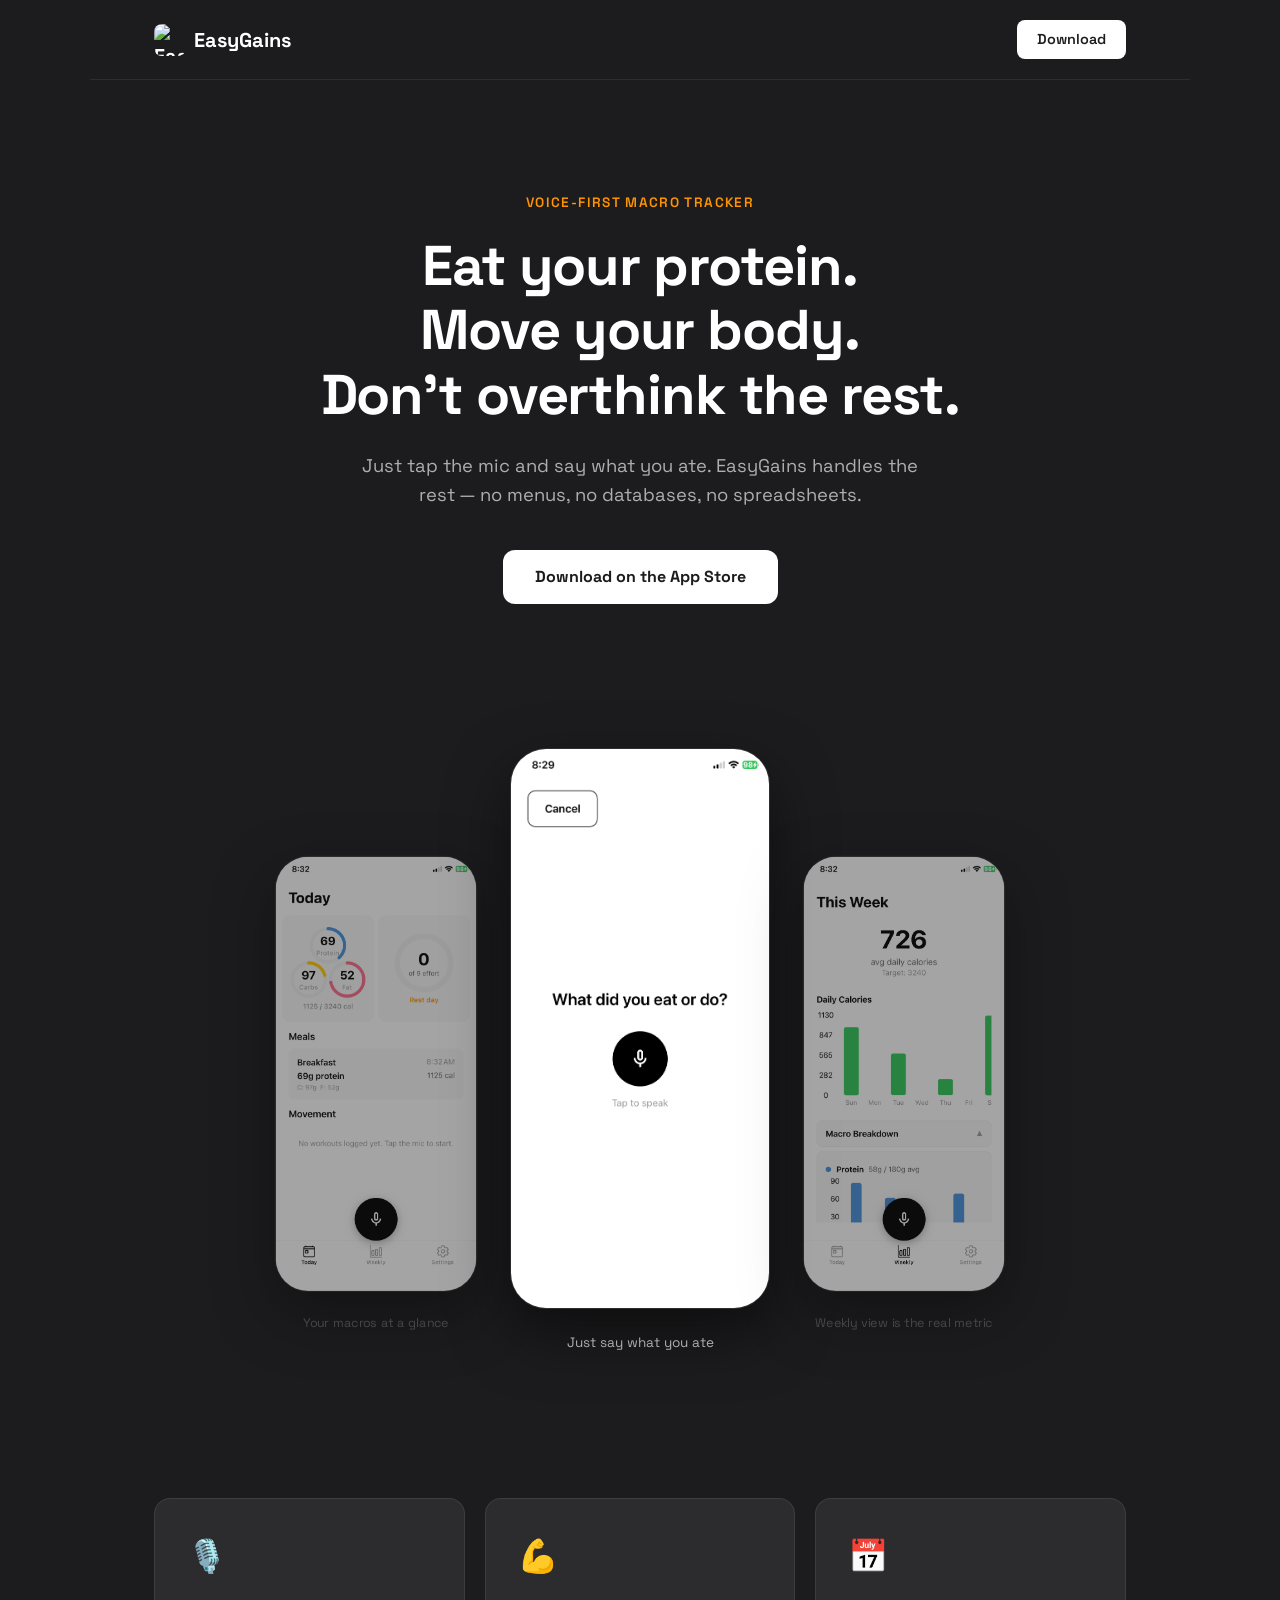
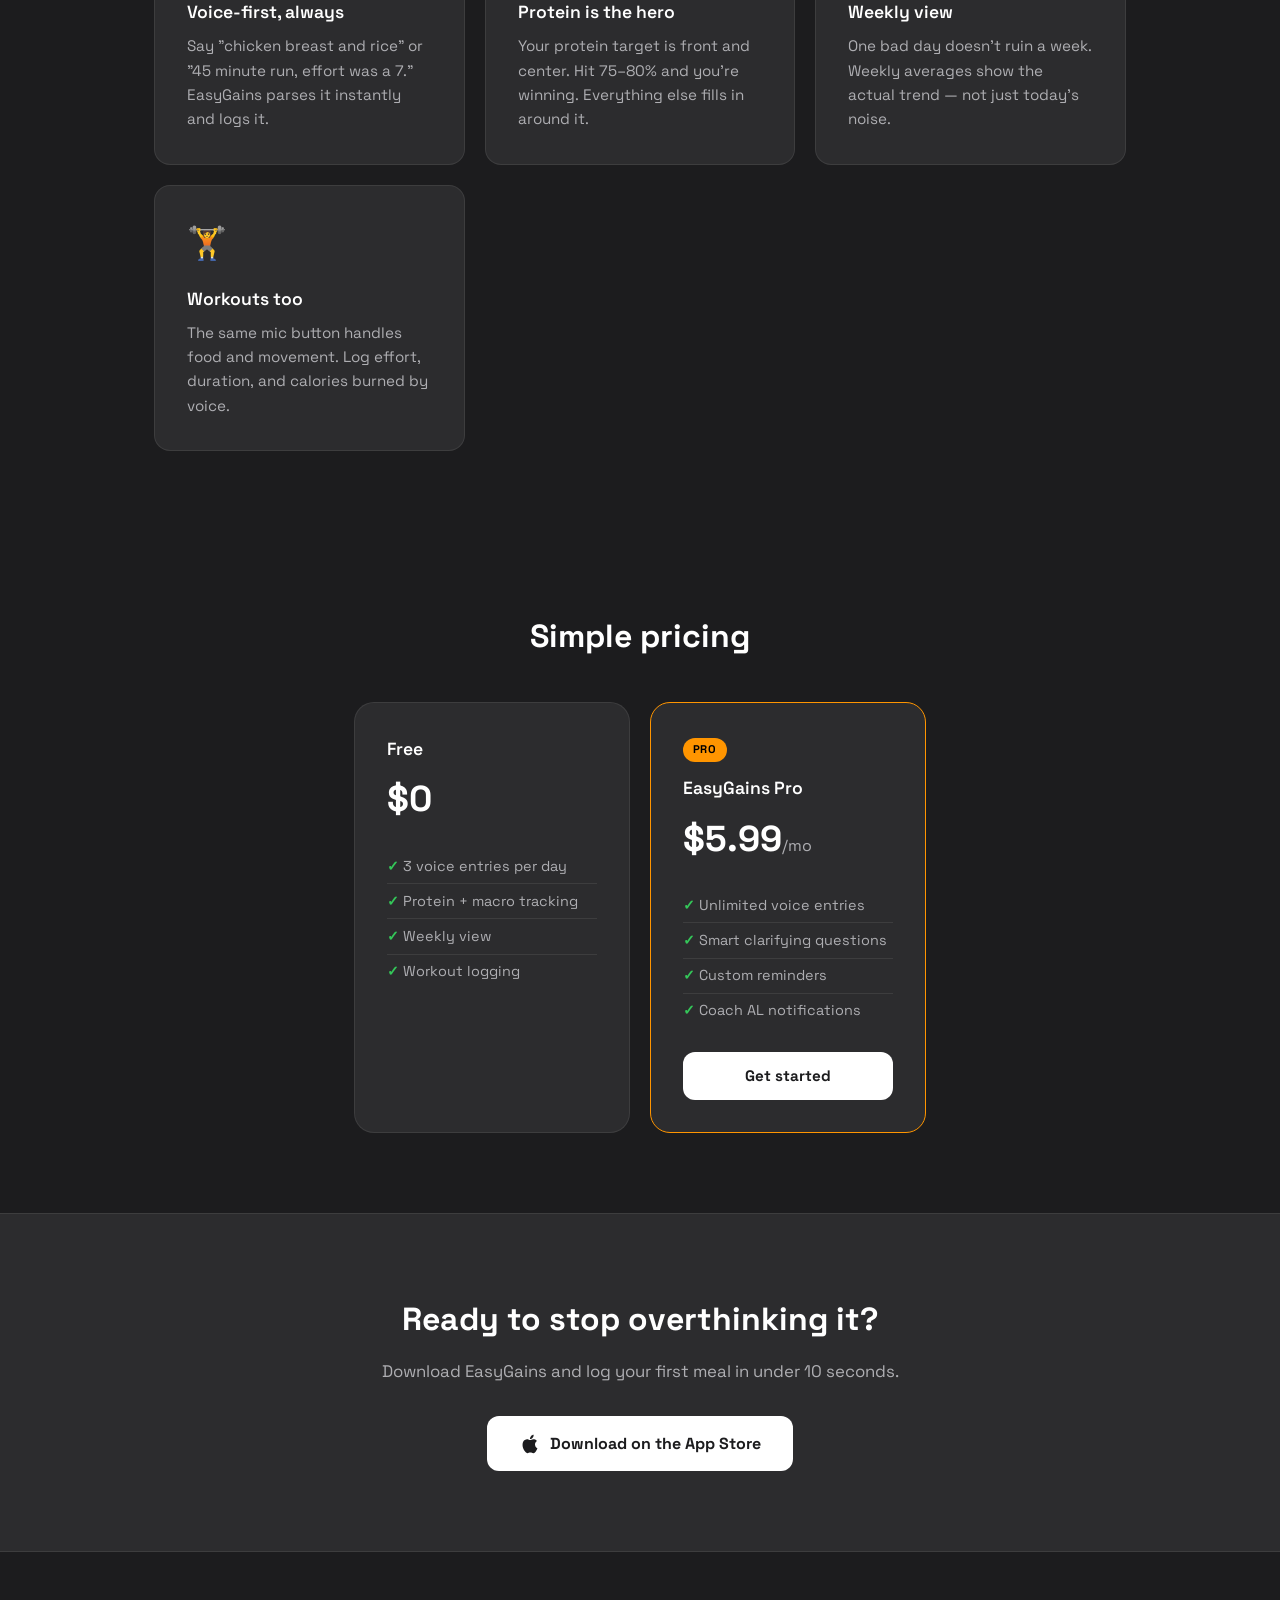
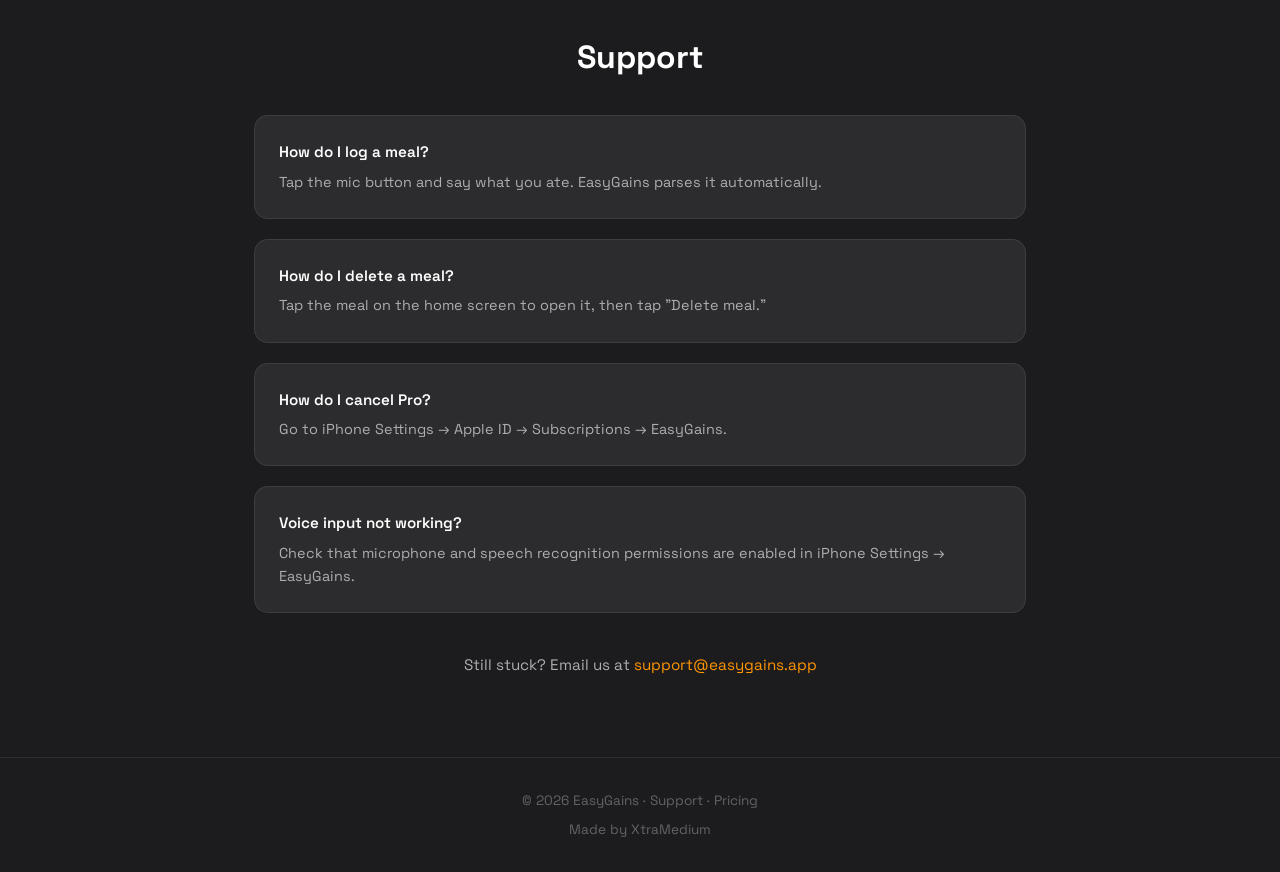
==== index.html @ 93b40262 "Initial EasyGains website" ====
<!DOCTYPE html>
<html lang="en">
<head>
    <meta charset="UTF-8">
    <meta name="viewport" content="width=device-width, initial-scale=1.0">
    <title>EasyGains — Voice-first macro tracker</title>
    <meta name="description" content="Track protein and macros by voice. Just say what you ate. No menus. No databases. Just results.">
    <link rel="icon" href="assets/favicon.png">
    <link rel="stylesheet" href="styles.css">
    <link rel="preconnect" href="https://fonts.googleapis.com">
    <link rel="preconnect" href="https://fonts.gstatic.com" crossorigin>
    <link href="https://fonts.googleapis.com/css2?family=Space+Grotesk:wght@400;500;600;700&display=swap" rel="stylesheet">
</head>
<body>

    <nav>
        <div class="logo">
            <img src="assets/icon.png" alt="EasyGains" class="logo-icon">
            EasyGains
        </div>
        <a href="#download" class="btn-nav">Download</a>
    </nav>

    <section class="hero">
        <p class="eyebrow">Voice-first macro tracker</p>
        <h1>Eat your protein.<br>Move your body.<br>Don't overthink the rest.</h1>
        <p class="subtitle">Just tap the mic and say what you ate. EasyGains handles the rest — no menus, no databases, no spreadsheets.</p>
        <a href="#download" class="btn-primary">Download on the App Store</a>
    </section>

    <section class="screenshots">
        <div class="phone-row">
            <div class="phone-wrap">
                <img src="assets/screenshots/home.png" alt="EasyGains home screen showing macro rings" class="phone-screen">
                <p class="screen-label">Your macros at a glance</p>
            </div>
            <div class="phone-wrap featured">
                <img src="assets/screenshots/voice.png" alt="Voice input screen" class="phone-screen">
                <p class="screen-label">Just say what you ate</p>
            </div>
            <div class="phone-wrap">
                <img src="assets/screenshots/weekly.png" alt="Weekly analytics view" class="phone-screen">
                <p class="screen-label">Weekly view is the real metric</p>
            </div>
        </div>
    </section>

    <section class="features">
        <div class="features-grid">
            <div class="feature-card">
                <span class="feature-icon">🎙️</span>
                <h3>Voice-first, always</h3>
                <p>Say "chicken breast and rice" or "45 minute run, effort was a 7." EasyGains parses it instantly and logs it.</p>
            </div>
            <div class="feature-card">
                <span class="feature-icon">💪</span>
                <h3>Protein is the hero</h3>
                <p>Your protein target is front and center. Hit 75–80% and you're winning. Everything else fills in around it.</p>
            </div>
            <div class="feature-card">
                <span class="feature-icon">📅</span>
                <h3>Weekly view</h3>
                <p>One bad day doesn't ruin a week. Weekly averages show the actual trend — not just today's noise.</p>
            </div>
            <div class="feature-card">
                <span class="feature-icon">🏋️</span>
                <h3>Workouts too</h3>
                <p>The same mic button handles food and movement. Log effort, duration, and calories burned by voice.</p>
            </div>
        </div>
    </section>

    <section class="pricing" id="pricing">
        <h2>Simple pricing</h2>
        <div class="pricing-grid">
            <div class="pricing-card">
                <h3>Free</h3>
                <p class="price">$0</p>
                <ul>
                    <li>3 voice entries per day</li>
                    <li>Protein + macro tracking</li>
                    <li>Weekly view</li>
                    <li>Workout logging</li>
                </ul>
            </div>
            <div class="pricing-card pro">
                <div class="pro-badge">Pro</div>
                <h3>EasyGains Pro</h3>
                <p class="price">$5.99<span>/mo</span></p>
                <ul>
                    <li>Unlimited voice entries</li>
                    <li>Smart clarifying questions</li>
                    <li>Custom reminders</li>
                    <li>Coach AL notifications</li>
                </ul>
                <a href="#download" class="btn-primary">Get started</a>
            </div>
        </div>
    </section>

    <section class="download" id="download">
        <h2>Ready to stop overthinking it?</h2>
        <p>Download EasyGains and log your first meal in under 10 seconds.</p>
        <a href="#" class="app-store-btn">
            <svg viewBox="0 0 24 24" fill="currentColor" class="apple-icon"><path d="M18.71 19.5c-.83 1.24-1.71 2.45-3.05 2.47-1.34.03-1.77-.79-3.29-.79-1.53 0-2 .77-3.27.82-1.31.05-2.3-1.32-3.14-2.53C4.25 17 2.94 12.45 4.7 9.39c.87-1.52 2.43-2.48 4.12-2.51 1.28-.02 2.5.87 3.29.87.78 0 2.26-1.07 3.8-.91.65.03 2.47.26 3.64 1.98-.09.06-2.17 1.28-2.15 3.81.03 3.02 2.65 4.03 2.68 4.04-.03.07-.42 1.44-1.38 2.83M13 3.5c.73-.83 1.94-1.46 2.94-1.5.13 1.17-.34 2.35-1.04 3.19-.69.85-1.83 1.51-2.95 1.42-.15-1.15.41-2.35 1.05-3.11z"/></svg>
            Download on the App Store
        </a>
    </section>

    <section class="support" id="support">
        <h2>Support</h2>
        <div class="support-grid">
            <div class="support-item">
                <h4>How do I log a meal?</h4>
                <p>Tap the mic button and say what you ate. EasyGains parses it automatically.</p>
            </div>
            <div class="support-item">
                <h4>How do I delete a meal?</h4>
                <p>Tap the meal on the home screen to open it, then tap "Delete meal."</p>
            </div>
            <div class="support-item">
                <h4>How do I cancel Pro?</h4>
                <p>Go to iPhone Settings → Apple ID → Subscriptions → EasyGains.</p>
            </div>
            <div class="support-item">
                <h4>Voice input not working?</h4>
                <p>Check that microphone and speech recognition permissions are enabled in iPhone Settings → EasyGains.</p>
            </div>
        </div>
        <p class="support-contact">Still stuck? Email us at <a href="mailto:support@easygains.app">support@easygains.app</a></p>
    </section>

    <footer>
        <p>© 2026 EasyGains · <a href="#support">Support</a> · <a href="#pricing">Pricing</a></p>
        <p class="footer-sub">Made by <a href="https://extramediumal.github.io" target="_blank">XtraMedium</a></p>
    </footer>

</body>
</html>
---- styles.css ----
* {
    margin: 0;
    padding: 0;
    box-sizing: border-box;
}

:root {
    --bg: #1C1C1E;
    --bg-card: #2C2C2E;
    --bg-card-hover: #3A3A3C;
    --text: #FFFFFF;
    --text-secondary: #AEAEB2;
    --text-muted: #636366;
    --amber: #FF9500;
    --purple: #AF52DE;
    --green: #34C759;
    --border: rgba(255,255,255,0.08);
}

body {
    font-family: 'Space Grotesk', sans-serif;
    background: var(--bg);
    color: var(--text);
    line-height: 1.6;
}

/* Nav */
nav {
    display: flex;
    justify-content: space-between;
    align-items: center;
    padding: 1.25rem 5%;
    max-width: 1100px;
    margin: 0 auto;
    border-bottom: 1px solid var(--border);
}

.logo {
    font-size: 1.25rem;
    font-weight: 700;
    display: flex;
    align-items: center;
    gap: 0.5rem;
    color: var(--text);
    text-decoration: none;
}

.logo-icon {
    width: 32px;
    height: 32px;
    border-radius: 8px;
}

.btn-nav {
    background: var(--text);
    color: var(--bg);
    padding: 0.5rem 1.25rem;
    border-radius: 8px;
    text-decoration: none;
    font-weight: 600;
    font-size: 0.9rem;
    transition: opacity 0.2s;
}

.btn-nav:hover {
    opacity: 0.85;
}

/* Hero */
.hero {
    text-align: center;
    padding: 7rem 5% 5rem;
    max-width: 780px;
    margin: 0 auto;
}

.eyebrow {
    font-size: 0.85rem;
    font-weight: 600;
    letter-spacing: 0.1em;
    text-transform: uppercase;
    color: var(--amber);
    margin-bottom: 1.25rem;
}

.hero h1 {
    font-size: 3.5rem;
    font-weight: 700;
    line-height: 1.15;
    margin-bottom: 1.5rem;
    letter-spacing: -0.02em;
}

.hero .subtitle {
    font-size: 1.15rem;
    color: var(--text-secondary);
    max-width: 560px;
    margin: 0 auto 2.5rem;
}

.btn-primary {
    display: inline-block;
    background: var(--text);
    color: var(--bg);
    padding: 0.9rem 2rem;
    border-radius: 12px;
    text-decoration: none;
    font-weight: 700;
    font-size: 1rem;
    transition: all 0.2s;
}

.btn-primary:hover {
    opacity: 0.9;
    transform: translateY(-2px);
}

/* Screenshots */
.screenshots {
    padding: 4rem 5%;
    overflow: hidden;
}

.phone-row {
    display: flex;
    justify-content: center;
    align-items: flex-end;
    gap: 1.5rem;
    max-width: 900px;
    margin: 0 auto;
}

.phone-wrap {
    flex: 1;
    max-width: 220px;
    text-align: center;
    opacity: 0.6;
    transform: scale(0.92);
    transition: all 0.3s;
}

.phone-wrap.featured {
    opacity: 1;
    transform: scale(1);
    max-width: 260px;
}

.phone-screen {
    width: 100%;
    border-radius: 36px;
    box-shadow: 0 24px 60px rgba(0,0,0,0.5);
    border: 1px solid var(--border);
}

.screen-label {
    margin-top: 1rem;
    font-size: 0.85rem;
    color: var(--text-muted);
}

.phone-wrap.featured .screen-label {
    color: var(--text-secondary);
}

/* Features */
.features {
    padding: 5rem 5%;
    max-width: 1100px;
    margin: 0 auto;
}

.features-grid {
    display: grid;
    grid-template-columns: repeat(auto-fit, minmax(240px, 1fr));
    gap: 1.25rem;
}

.feature-card {
    background: var(--bg-card);
    padding: 2rem;
    border-radius: 16px;
    border: 1px solid var(--border);
    transition: all 0.2s;
}

.feature-card:hover {
    background: var(--bg-card-hover);
    transform: translateY(-3px);
}

.feature-icon {
    font-size: 2rem;
    display: block;
    margin-bottom: 1rem;
}

.feature-card h3 {
    font-size: 1.1rem;
    font-weight: 600;
    margin-bottom: 0.5rem;
}

.feature-card p {
    color: var(--text-secondary);
    font-size: 0.95rem;
}

/* Pricing */
.pricing {
    padding: 5rem 5%;
    max-width: 700px;
    margin: 0 auto;
    text-align: center;
}

.pricing h2 {
    font-size: 2rem;
    font-weight: 700;
    margin-bottom: 2.5rem;
}

.pricing-grid {
    display: grid;
    grid-template-columns: 1fr 1fr;
    gap: 1.25rem;
    text-align: left;
}

.pricing-card {
    background: var(--bg-card);
    border: 1px solid var(--border);
    border-radius: 20px;
    padding: 2rem;
}

.pricing-card.pro {
    border-color: var(--amber);
    position: relative;
}

.pro-badge {
    display: inline-block;
    background: var(--amber);
    color: #000;
    font-size: 0.7rem;
    font-weight: 700;
    letter-spacing: 0.08em;
    text-transform: uppercase;
    padding: 0.2rem 0.6rem;
    border-radius: 20px;
    margin-bottom: 0.75rem;
}

.pricing-card h3 {
    font-size: 1.1rem;
    font-weight: 600;
    margin-bottom: 0.5rem;
}

.price {
    font-size: 2.25rem;
    font-weight: 700;
    margin-bottom: 1.25rem;
}

.price span {
    font-size: 1rem;
    font-weight: 400;
    color: var(--text-secondary);
}

.pricing-card ul {
    list-style: none;
    margin-bottom: 1.5rem;
}

.pricing-card ul li {
    color: var(--text-secondary);
    font-size: 0.9rem;
    padding: 0.35rem 0;
    border-bottom: 1px solid var(--border);
}

.pricing-card ul li:last-child {
    border-bottom: none;
}

.pricing-card ul li::before {
    content: "✓ ";
    color: var(--green);
    font-weight: 600;
}

.pricing-card .btn-primary {
    width: 100%;
    text-align: center;
    padding: 0.75rem;
    font-size: 0.95rem;
}

/* Download */
.download {
    background: var(--bg-card);
    border-top: 1px solid var(--border);
    border-bottom: 1px solid var(--border);
    text-align: center;
    padding: 5rem 5%;
}

.download h2 {
    font-size: 2rem;
    font-weight: 700;
    margin-bottom: 0.75rem;
}

.download p {
    color: var(--text-secondary);
    margin-bottom: 2rem;
    font-size: 1.05rem;
}

.app-store-btn {
    display: inline-flex;
    align-items: center;
    gap: 0.6rem;
    background: var(--text);
    color: var(--bg);
    padding: 0.9rem 2rem;
    border-radius: 12px;
    text-decoration: none;
    font-weight: 700;
    font-size: 1rem;
    transition: all 0.2s;
}

.app-store-btn:hover {
    opacity: 0.9;
    transform: translateY(-2px);
}

.apple-icon {
    width: 22px;
    height: 22px;
}

/* Support */
.support {
    padding: 5rem 5%;
    max-width: 900px;
    margin: 0 auto;
}

.support h2 {
    font-size: 2rem;
    font-weight: 700;
    margin-bottom: 2rem;
    text-align: center;
}

.support-grid {
    display: grid;
    grid-template-columns: repeat(auto-fit, minmax(380px, 1fr));
    gap: 1.25rem;
    margin-bottom: 2.5rem;
}

.support-item {
    background: var(--bg-card);
    border: 1px solid var(--border);
    border-radius: 14px;
    padding: 1.5rem;
}

.support-item h4 {
    font-size: 0.95rem;
    font-weight: 600;
    margin-bottom: 0.4rem;
}

.support-item p {
    color: var(--text-secondary);
    font-size: 0.9rem;
}

.support-contact {
    text-align: center;
    color: var(--text-secondary);
    font-size: 0.95rem;
}

.support-contact a {
    color: var(--amber);
    text-decoration: none;
}

.support-contact a:hover {
    text-decoration: underline;
}

/* Footer */
footer {
    text-align: center;
    padding: 2rem;
    border-top: 1px solid var(--border);
    color: var(--text-muted);
    font-size: 0.85rem;
}

footer a {
    color: var(--text-muted);
    text-decoration: none;
}

footer a:hover {
    color: var(--text-secondary);
}

.footer-sub {
    margin-top: 0.4rem;
}

/* Responsive */
@media (max-width: 768px) {
    .hero h1 {
        font-size: 2.25rem;
    }

    .phone-row {
        gap: 0.75rem;
    }

    .phone-wrap {
        opacity: 0.5;
    }

    .pricing-grid {
        grid-template-columns: 1fr;
    }

    .support-grid {
        grid-template-columns: 1fr;
    }
}
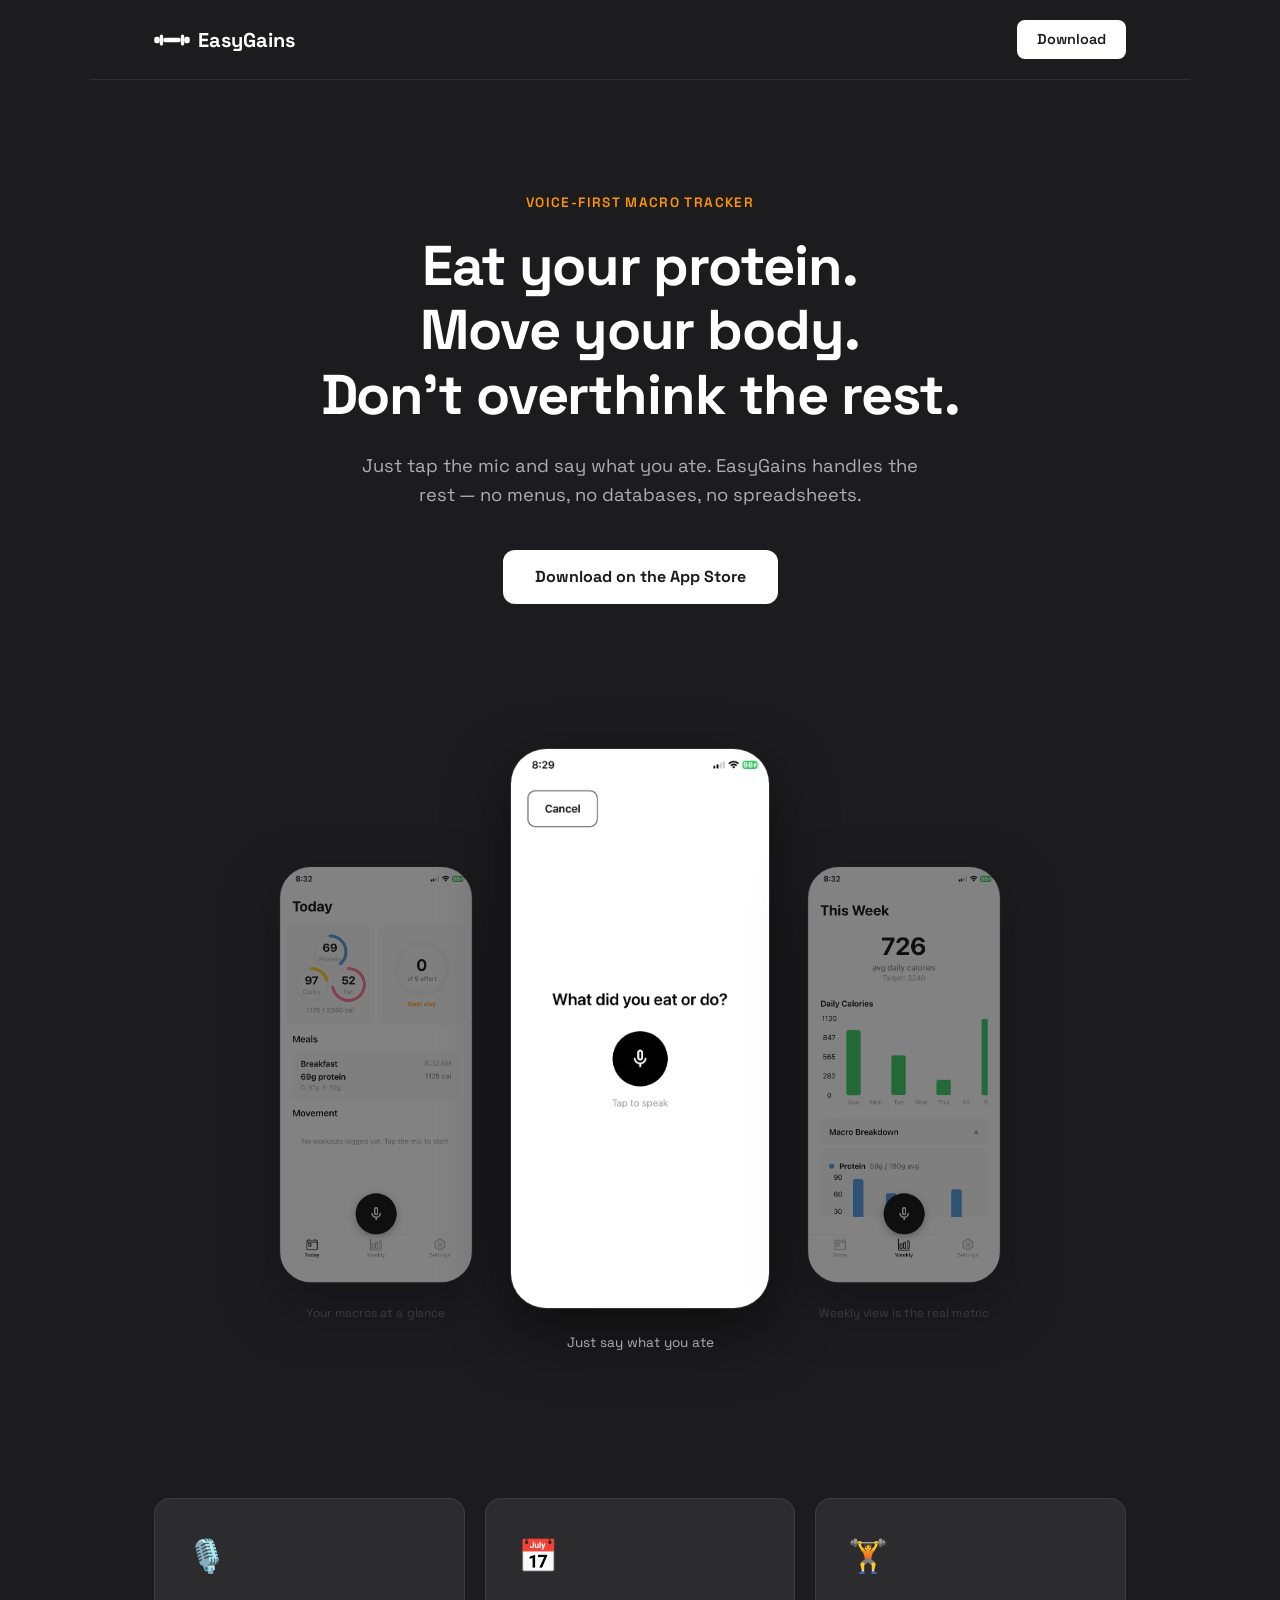
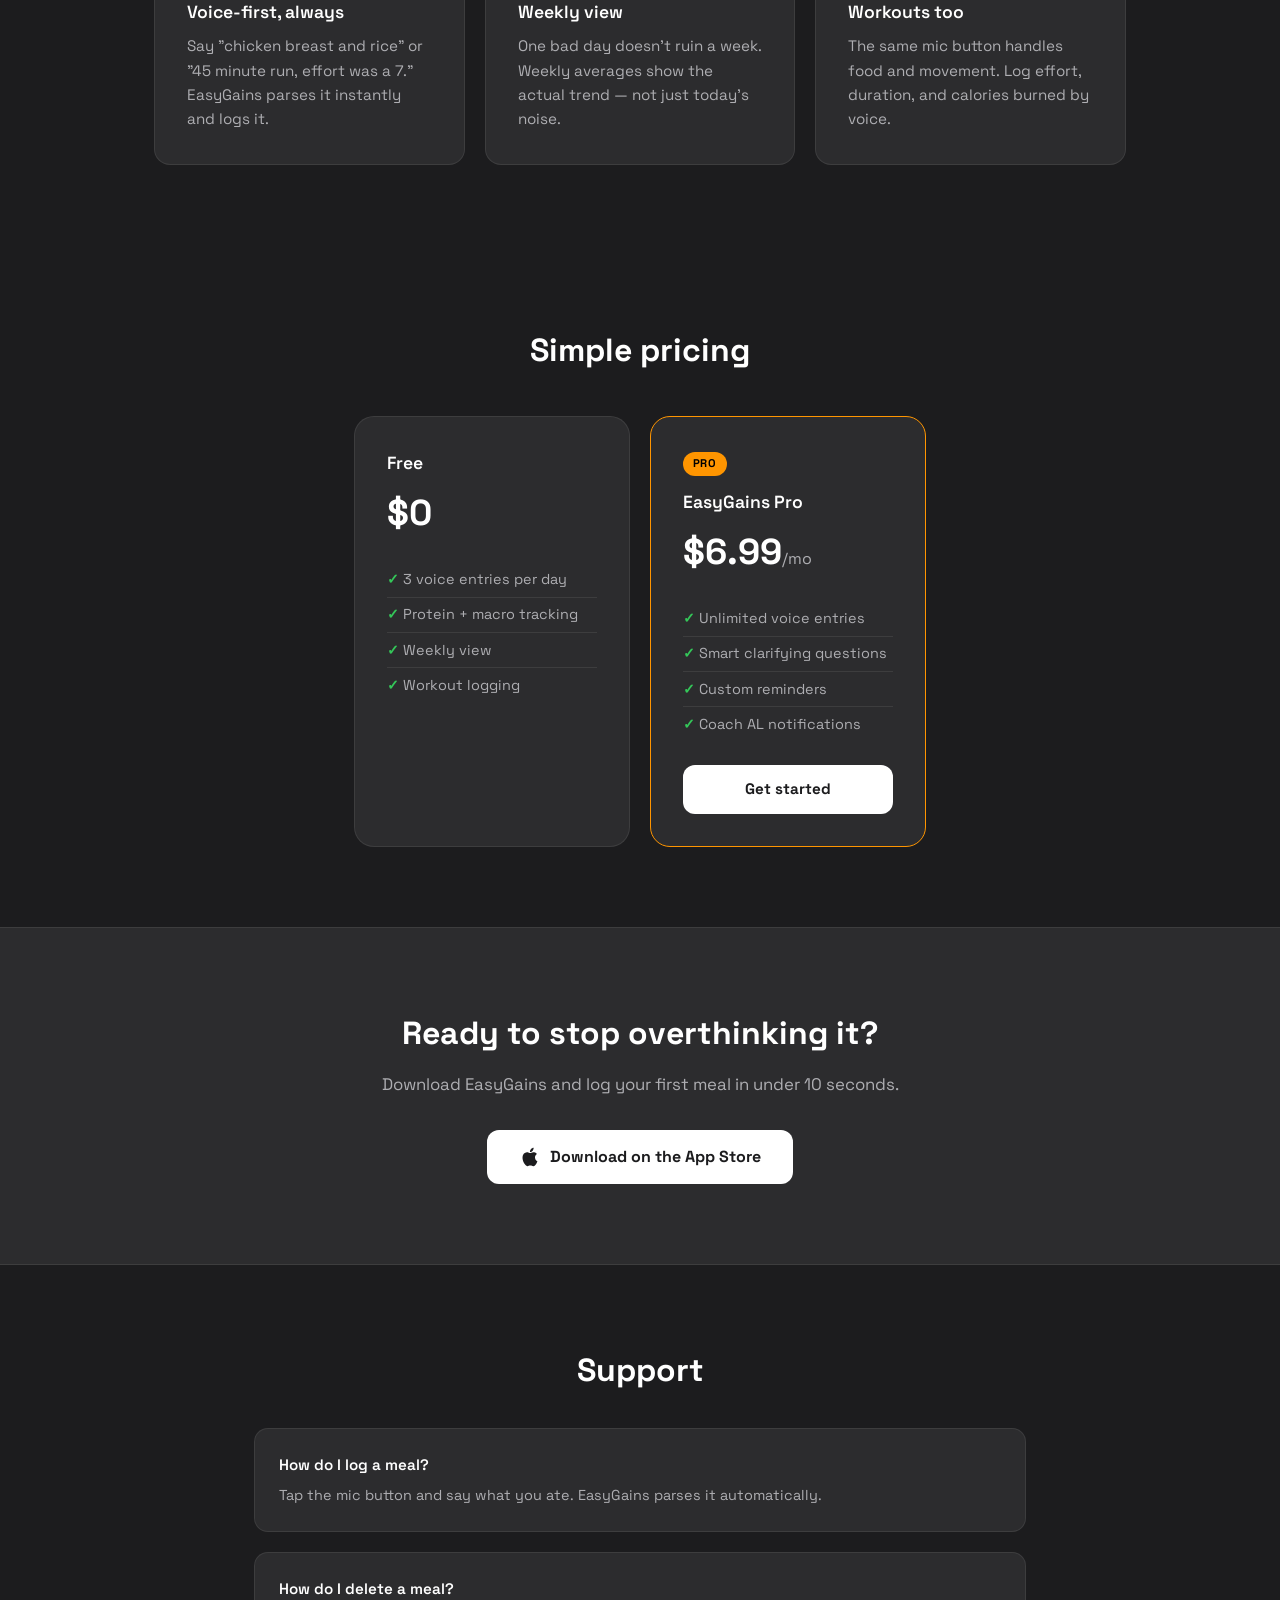
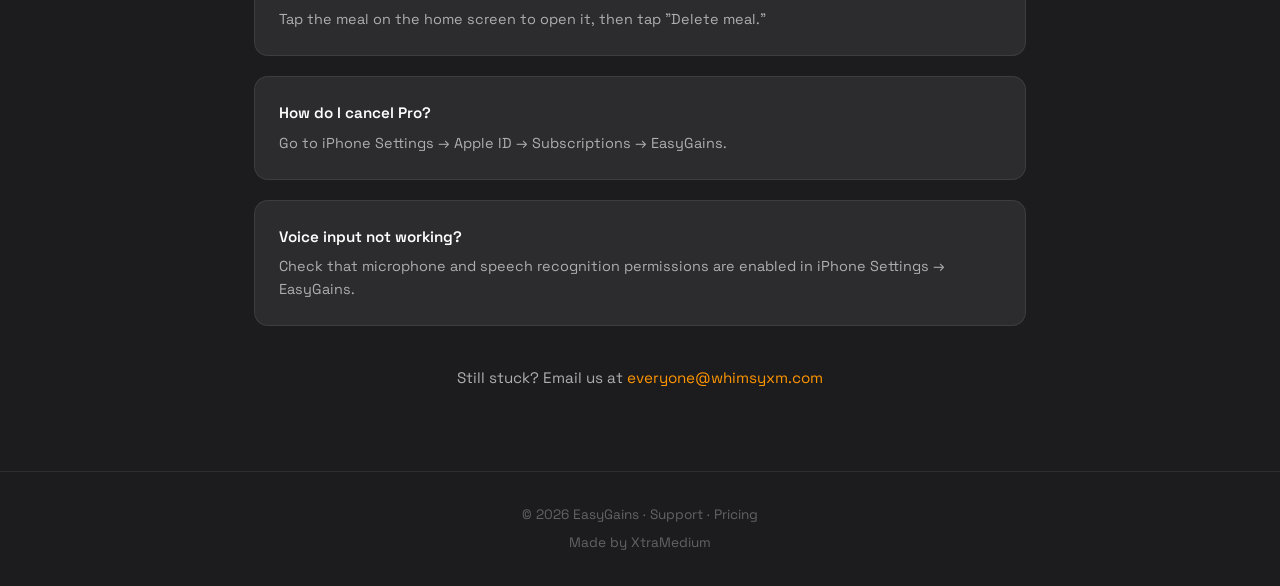
==== commit 108b055e: "Update pricing to .99, screenshot interactions, email, 3 feature cards, dumbbell logo" ====
--- a/index.html
+++ b/index.html
@@ -15,7 +15,13 @@
 
     <nav>
         <div class="logo">
-            <img src="assets/icon.png" alt="EasyGains" class="logo-icon">
+            <svg class="logo-icon" viewBox="0 0 32 18" fill="none" xmlns="http://www.w3.org/2000/svg">
+                <rect x="0" y="6" width="5" height="6" rx="2" fill="white"/>
+                <rect x="5" y="4" width="3" height="10" rx="1.5" fill="white"/>
+                <rect x="8" y="7" width="16" height="4" rx="2" fill="white"/>
+                <rect x="24" y="4" width="3" height="10" rx="1.5" fill="white"/>
+                <rect x="27" y="6" width="5" height="6" rx="2" fill="white"/>
+            </svg>
             EasyGains
         </div>
         <a href="#download" class="btn-nav">Download</a>
@@ -30,15 +36,15 @@
 
     <section class="screenshots">
         <div class="phone-row">
-            <div class="phone-wrap">
+            <div class="phone-wrap" onclick="setFeatured(this)">
                 <img src="assets/screenshots/home.png" alt="EasyGains home screen showing macro rings" class="phone-screen">
                 <p class="screen-label">Your macros at a glance</p>
             </div>
-            <div class="phone-wrap featured">
+            <div class="phone-wrap featured" onclick="setFeatured(this)">
                 <img src="assets/screenshots/voice.png" alt="Voice input screen" class="phone-screen">
                 <p class="screen-label">Just say what you ate</p>
             </div>
-            <div class="phone-wrap">
+            <div class="phone-wrap" onclick="setFeatured(this)">
                 <img src="assets/screenshots/weekly.png" alt="Weekly analytics view" class="phone-screen">
                 <p class="screen-label">Weekly view is the real metric</p>
             </div>
@@ -51,11 +57,6 @@
                 <span class="feature-icon">🎙️</span>
                 <h3>Voice-first, always</h3>
                 <p>Say "chicken breast and rice" or "45 minute run, effort was a 7." EasyGains parses it instantly and logs it.</p>
-            </div>
-            <div class="feature-card">
-                <span class="feature-icon">💪</span>
-                <h3>Protein is the hero</h3>
-                <p>Your protein target is front and center. Hit 75–80% and you're winning. Everything else fills in around it.</p>
             </div>
             <div class="feature-card">
                 <span class="feature-icon">📅</span>
@@ -86,7 +87,7 @@
             <div class="pricing-card pro">
                 <div class="pro-badge">Pro</div>
                 <h3>EasyGains Pro</h3>
-                <p class="price">$5.99<span>/mo</span></p>
+                <p class="price">$6.99<span>/mo</span></p>
                 <ul>
                     <li>Unlimited voice entries</li>
                     <li>Smart clarifying questions</li>
@@ -127,7 +128,7 @@
                 <p>Check that microphone and speech recognition permissions are enabled in iPhone Settings → EasyGains.</p>
             </div>
         </div>
-        <p class="support-contact">Still stuck? Email us at <a href="mailto:support@easygains.app">support@easygains.app</a></p>
+        <p class="support-contact">Still stuck? Email us at <a href="mailto:everyone@whimsyxm.com">everyone@whimsyxm.com</a></p>
     </section>
 
     <footer>
@@ -135,5 +136,12 @@
         <p class="footer-sub">Made by <a href="https://extramediumal.github.io" target="_blank">XtraMedium</a></p>
     </footer>
 
+    <script>
+        function setFeatured(el) {
+            document.querySelectorAll('.phone-wrap').forEach(w => w.classList.remove('featured'));
+            el.classList.add('featured');
+        }
+    </script>
+
 </body>
 </html>
--- a/styles.css
+++ b/styles.css
@@ -46,9 +46,8 @@
 }
 
 .logo-icon {
-    width: 32px;
-    height: 32px;
-    border-radius: 8px;
+    width: 36px;
+    height: 20px;
 }
 
 .btn-nav {
@@ -134,15 +133,22 @@
     flex: 1;
     max-width: 220px;
     text-align: center;
-    opacity: 0.6;
-    transform: scale(0.92);
-    transition: all 0.3s;
+    opacity: 0.45;
+    transform: scale(0.88);
+    transition: opacity 0.4s ease, transform 0.4s cubic-bezier(0.34, 1.56, 0.64, 1), max-width 0.4s ease;
+    cursor: pointer;
+}
+
+.phone-wrap:hover:not(.featured) {
+    opacity: 0.65;
+    transform: scale(0.91);
 }
 
 .phone-wrap.featured {
     opacity: 1;
     transform: scale(1);
     max-width: 260px;
+    cursor: default;
 }
 
 .phone-screen {
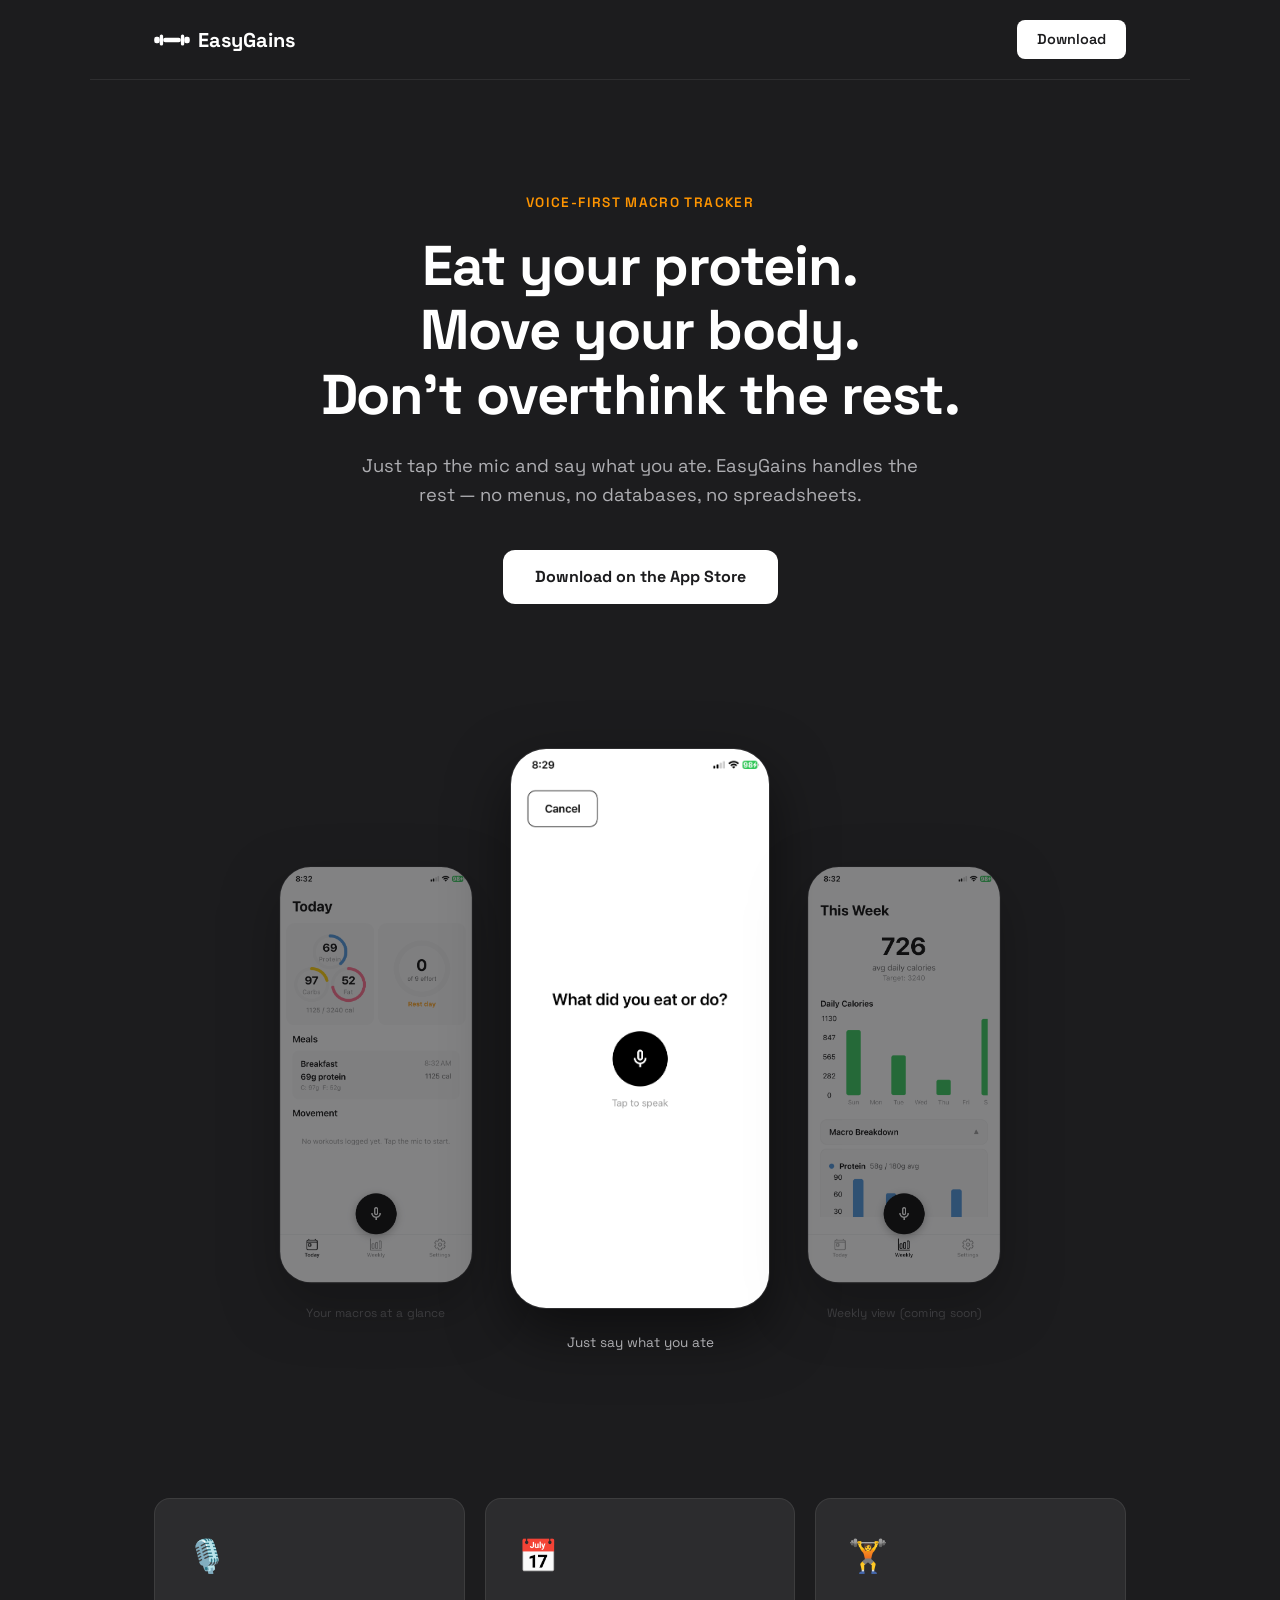
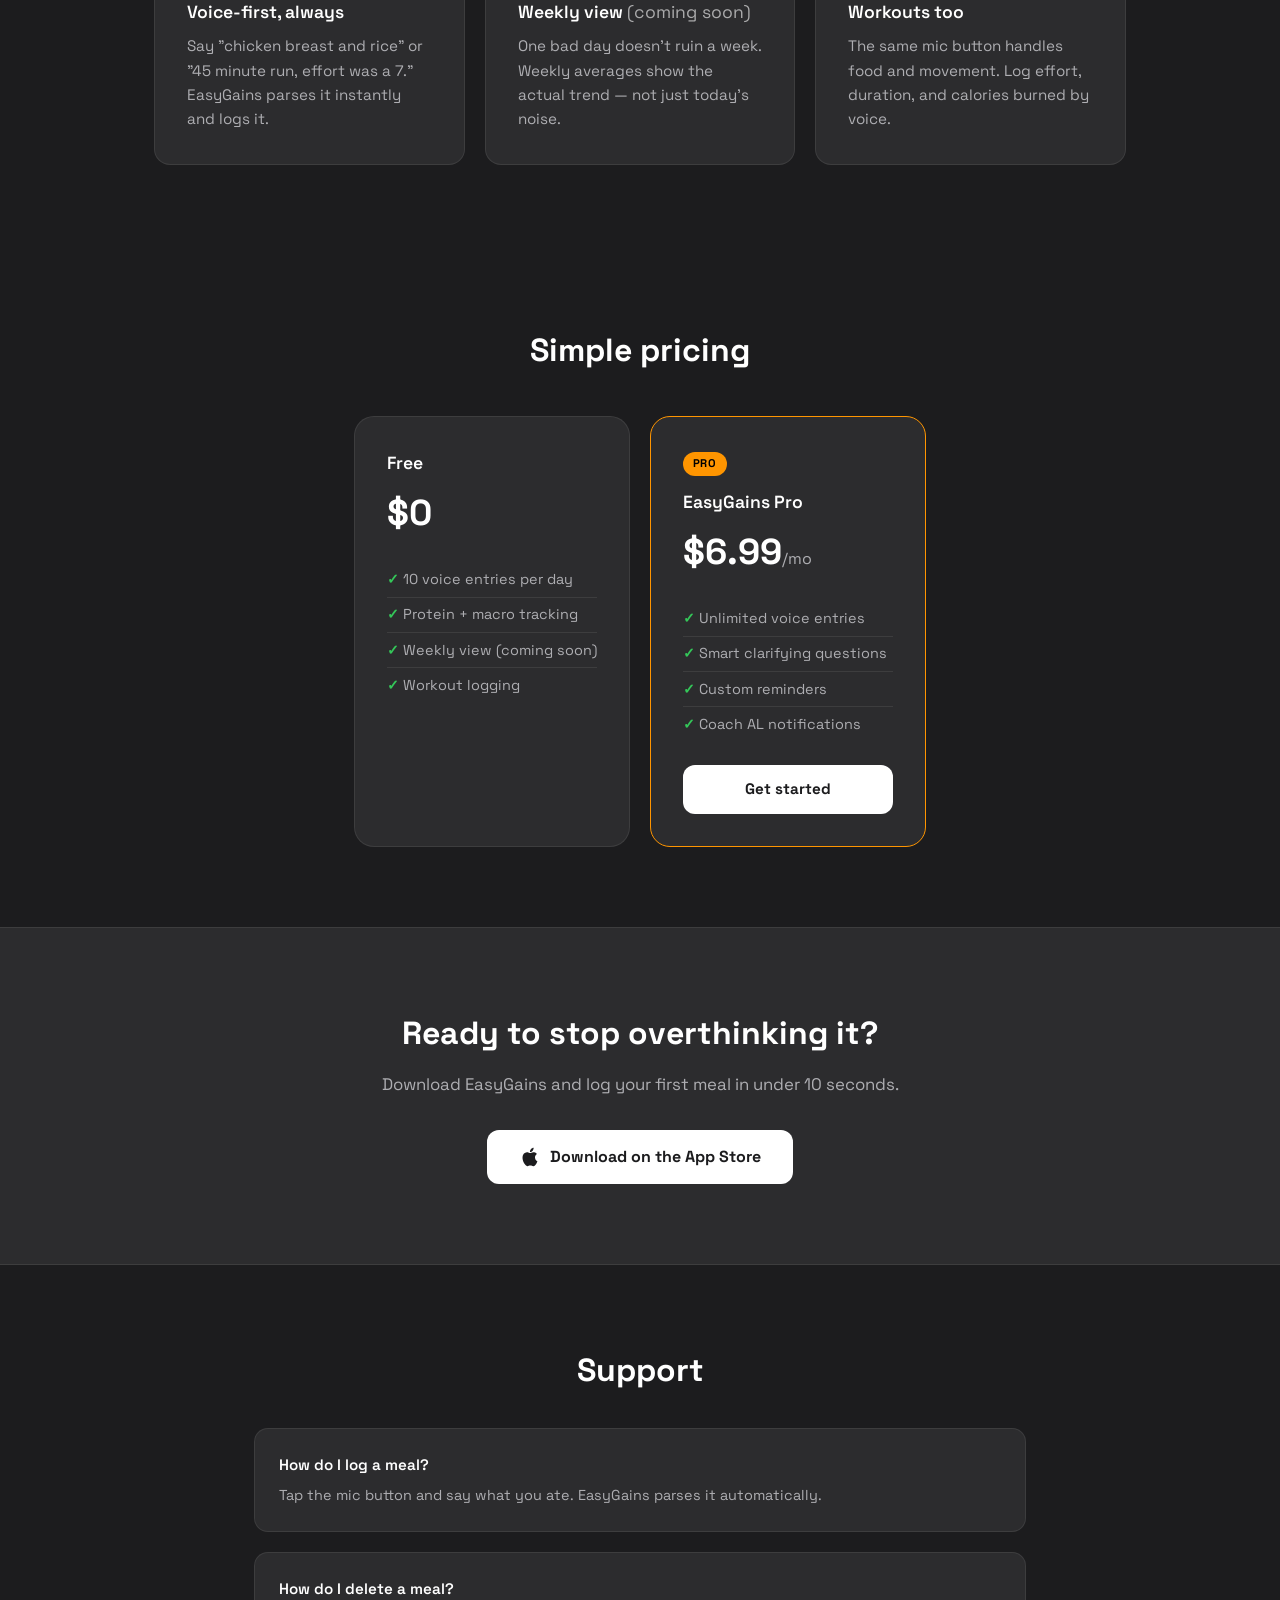
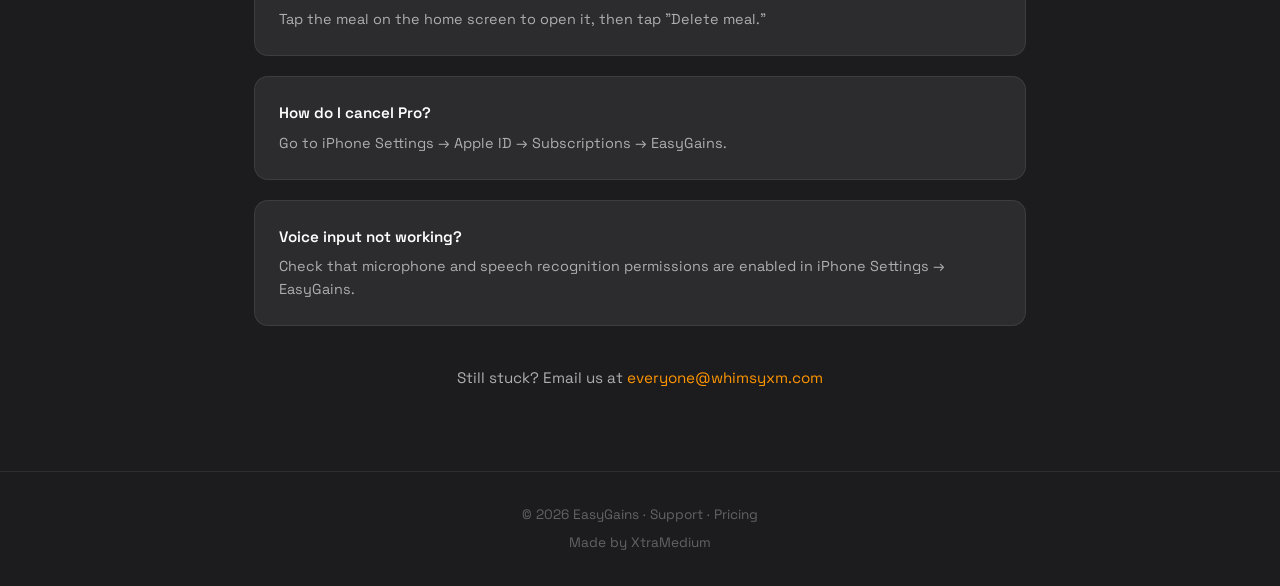
==== commit 6dc2fde6: "feat: add App Store link, fix free tier entries, mark weekly as coming soon App approved and live — " ====
--- a/index.html
+++ b/index.html
@@ -24,14 +24,14 @@
             </svg>
             EasyGains
         </div>
-        <a href="#download" class="btn-nav">Download</a>
+        <a href="https://apps.apple.com/app/easygains/id6760476920" class="btn-nav">Download</a>
     </nav>
 
     <section class="hero">
         <p class="eyebrow">Voice-first macro tracker</p>
         <h1>Eat your protein.<br>Move your body.<br>Don't overthink the rest.</h1>
         <p class="subtitle">Just tap the mic and say what you ate. EasyGains handles the rest — no menus, no databases, no spreadsheets.</p>
-        <a href="#download" class="btn-primary">Download on the App Store</a>
+        <a href="https://apps.apple.com/app/easygains/id6760476920" class="btn-primary">Download on the App Store</a>
     </section>
 
     <section class="screenshots">
@@ -46,7 +46,7 @@
             </div>
             <div class="phone-wrap" onclick="setFeatured(this)">
                 <img src="assets/screenshots/weekly.png" alt="Weekly analytics view" class="phone-screen">
-                <p class="screen-label">Weekly view is the real metric</p>
+                <p class="screen-label">Weekly view (coming soon)</p>
             </div>
         </div>
     </section>
@@ -60,7 +60,7 @@
             </div>
             <div class="feature-card">
                 <span class="feature-icon">📅</span>
-                <h3>Weekly view</h3>
+                <h3>Weekly view <span style="font-weight:400; opacity:0.6;">(coming soon)</span></h3>
                 <p>One bad day doesn't ruin a week. Weekly averages show the actual trend — not just today's noise.</p>
             </div>
             <div class="feature-card">
@@ -78,9 +78,9 @@
                 <h3>Free</h3>
                 <p class="price">$0</p>
                 <ul>
-                    <li>3 voice entries per day</li>
+                    <li>10 voice entries per day</li>
                     <li>Protein + macro tracking</li>
-                    <li>Weekly view</li>
+                    <li>Weekly view (coming soon)</li>
                     <li>Workout logging</li>
                 </ul>
             </div>
@@ -94,7 +94,7 @@
                     <li>Custom reminders</li>
                     <li>Coach AL notifications</li>
                 </ul>
-                <a href="#download" class="btn-primary">Get started</a>
+                <a href="https://apps.apple.com/app/easygains/id6760476920" class="btn-primary">Get started</a>
             </div>
         </div>
     </section>
@@ -102,7 +102,7 @@
     <section class="download" id="download">
         <h2>Ready to stop overthinking it?</h2>
         <p>Download EasyGains and log your first meal in under 10 seconds.</p>
-        <a href="#" class="app-store-btn">
+        <a href="https://apps.apple.com/app/easygains/id6760476920" class="app-store-btn">
             <svg viewBox="0 0 24 24" fill="currentColor" class="apple-icon"><path d="M18.71 19.5c-.83 1.24-1.71 2.45-3.05 2.47-1.34.03-1.77-.79-3.29-.79-1.53 0-2 .77-3.27.82-1.31.05-2.3-1.32-3.14-2.53C4.25 17 2.94 12.45 4.7 9.39c.87-1.52 2.43-2.48 4.12-2.51 1.28-.02 2.5.87 3.29.87.78 0 2.26-1.07 3.8-.91.65.03 2.47.26 3.64 1.98-.09.06-2.17 1.28-2.15 3.81.03 3.02 2.65 4.03 2.68 4.04-.03.07-.42 1.44-1.38 2.83M13 3.5c.73-.83 1.94-1.46 2.94-1.5.13 1.17-.34 2.35-1.04 3.19-.69.85-1.83 1.51-2.95 1.42-.15-1.15.41-2.35 1.05-3.11z"/></svg>
             Download on the App Store
         </a>
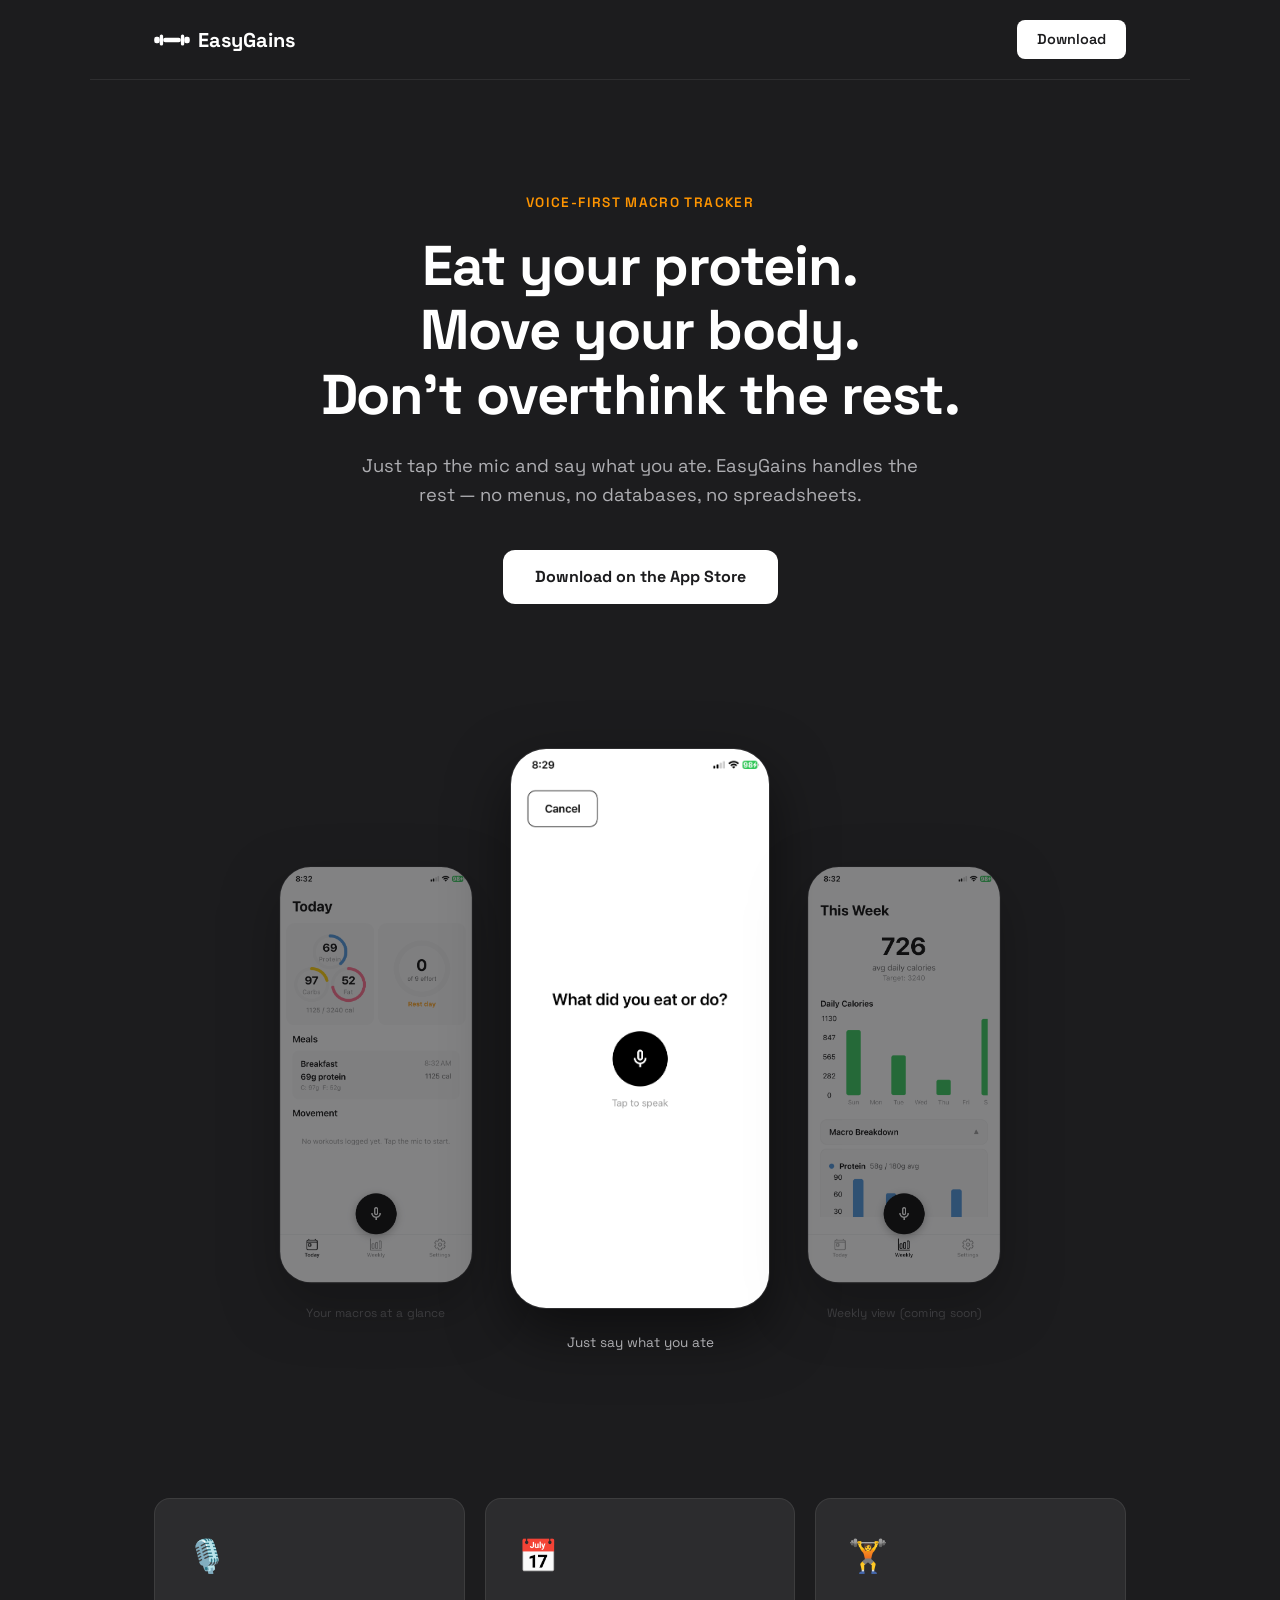
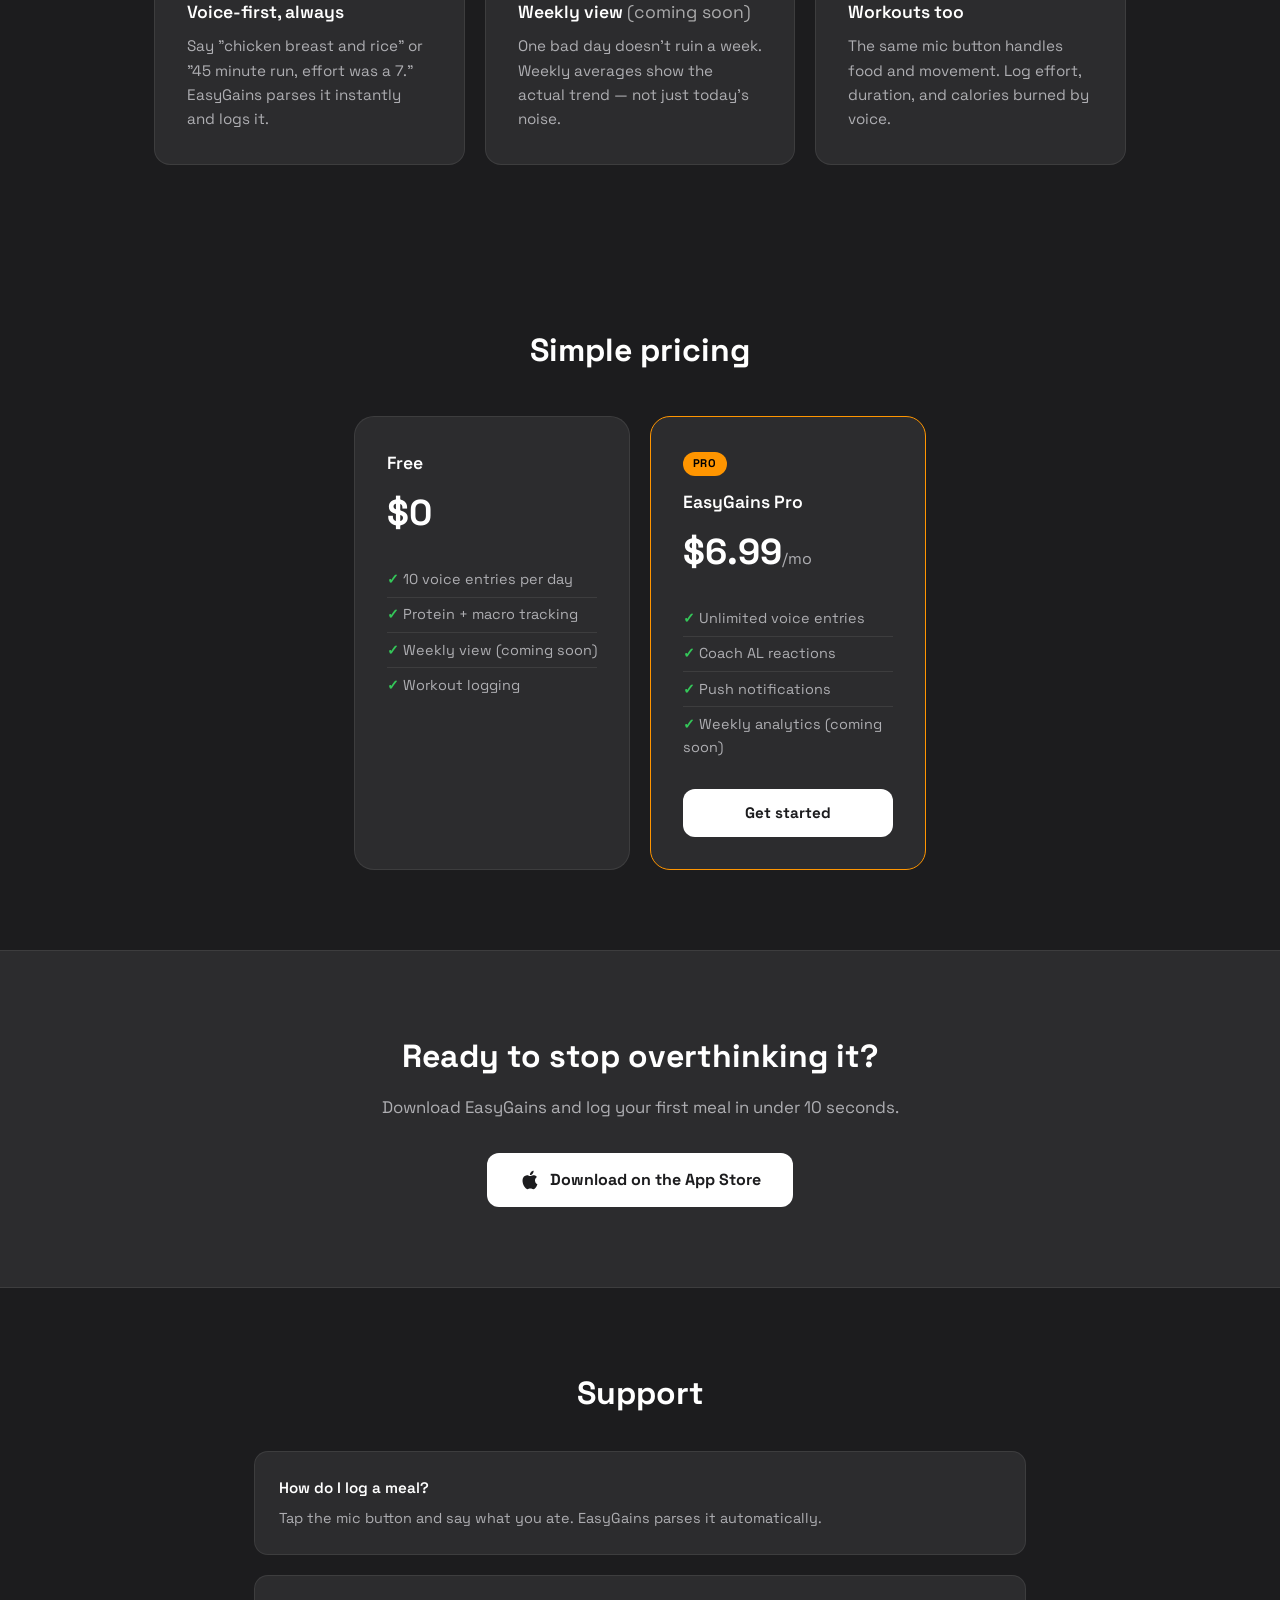
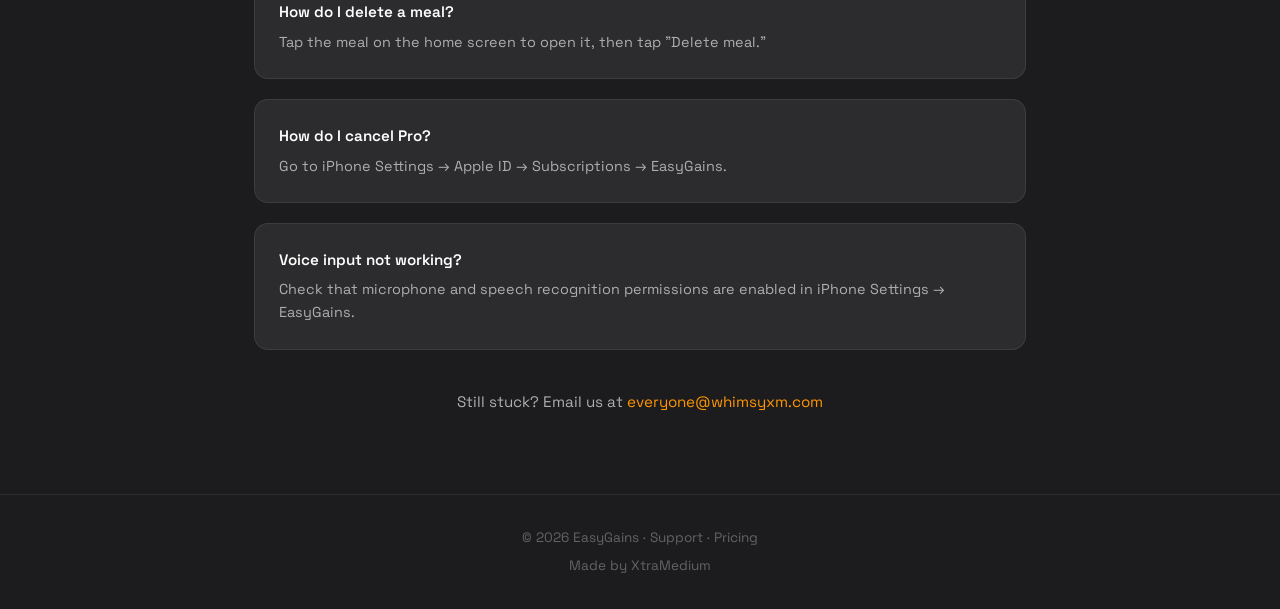
==== commit 4bf9fa34: "fix: update Pro features to match actual app (reactions, notifications) Remove "Smart clarifying que" ====
--- a/index.html
+++ b/index.html
@@ -90,9 +90,9 @@
                 <p class="price">$6.99<span>/mo</span></p>
                 <ul>
                     <li>Unlimited voice entries</li>
-                    <li>Smart clarifying questions</li>
-                    <li>Custom reminders</li>
-                    <li>Coach AL notifications</li>
+                    <li>Coach AL reactions</li>
+                    <li>Push notifications</li>
+                    <li>Weekly analytics (coming soon)</li>
                 </ul>
                 <a href="https://apps.apple.com/app/easygains/id6760476920" class="btn-primary">Get started</a>
             </div>
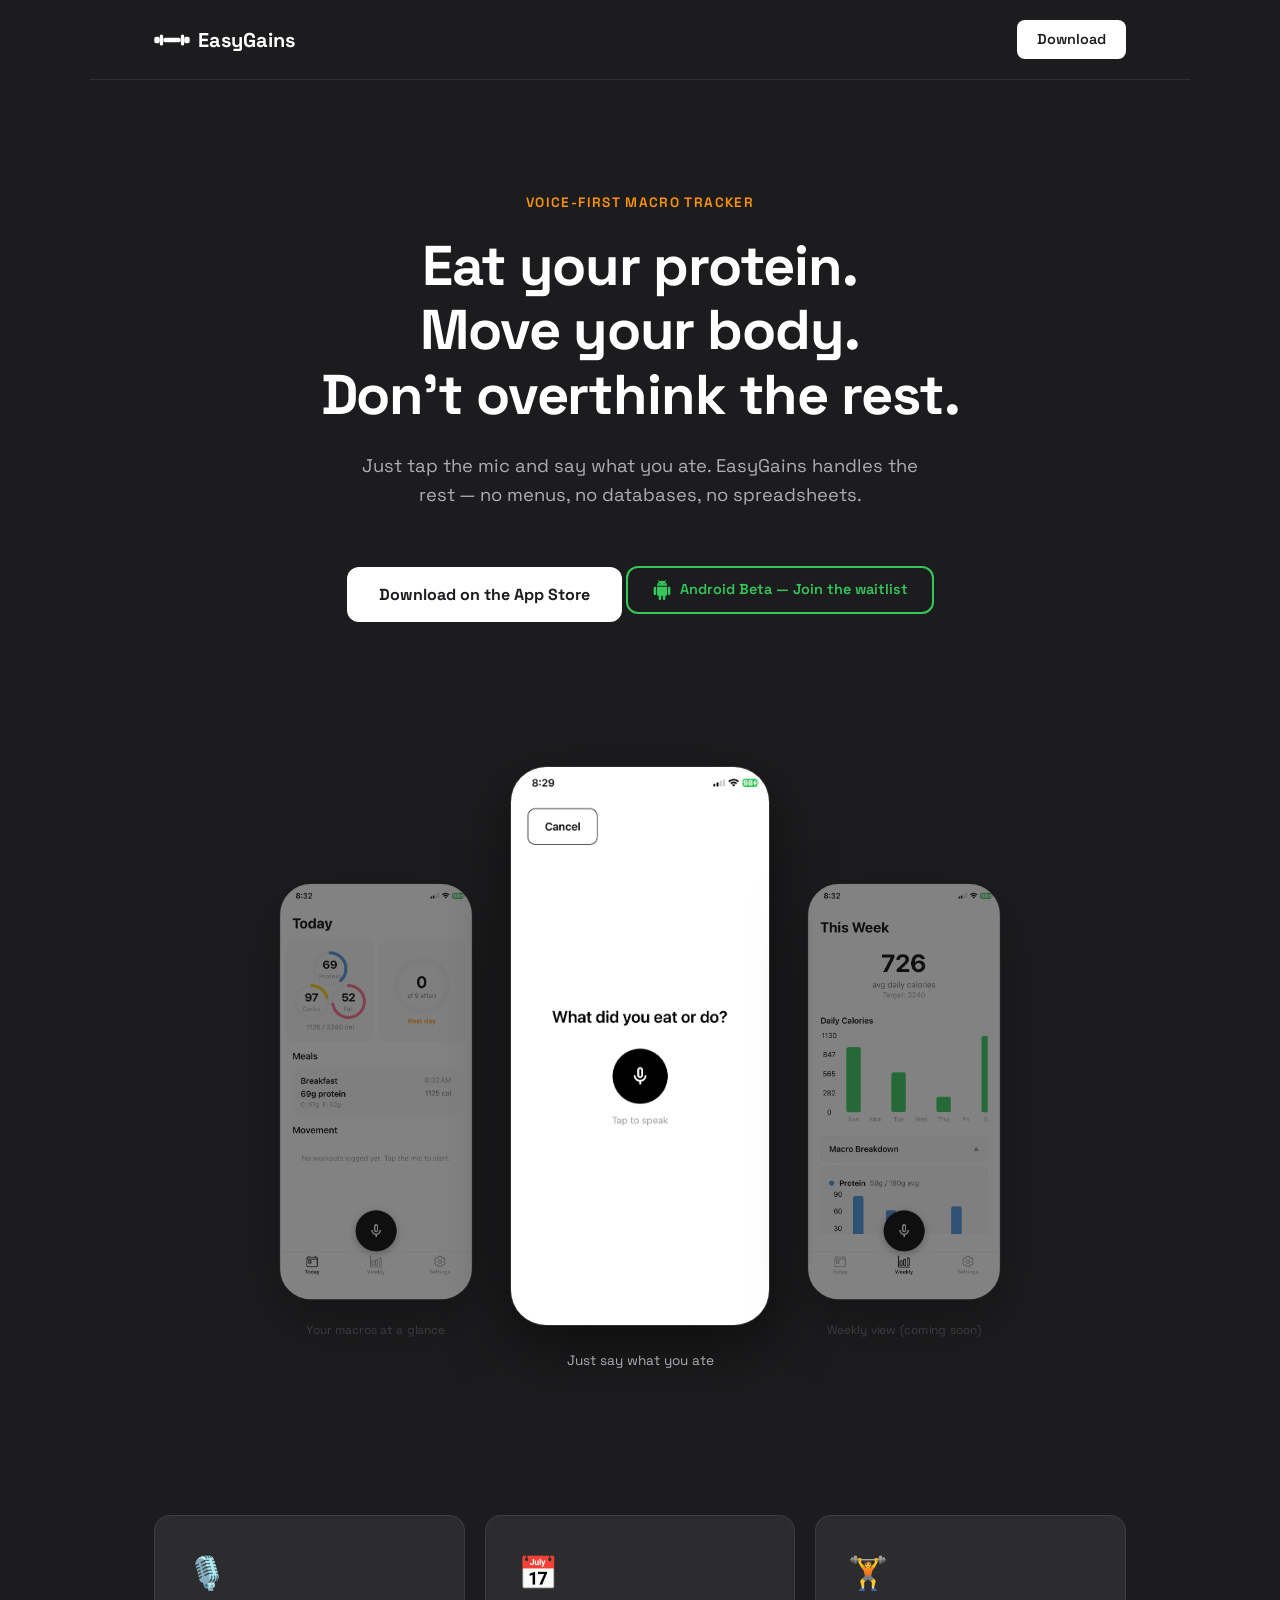
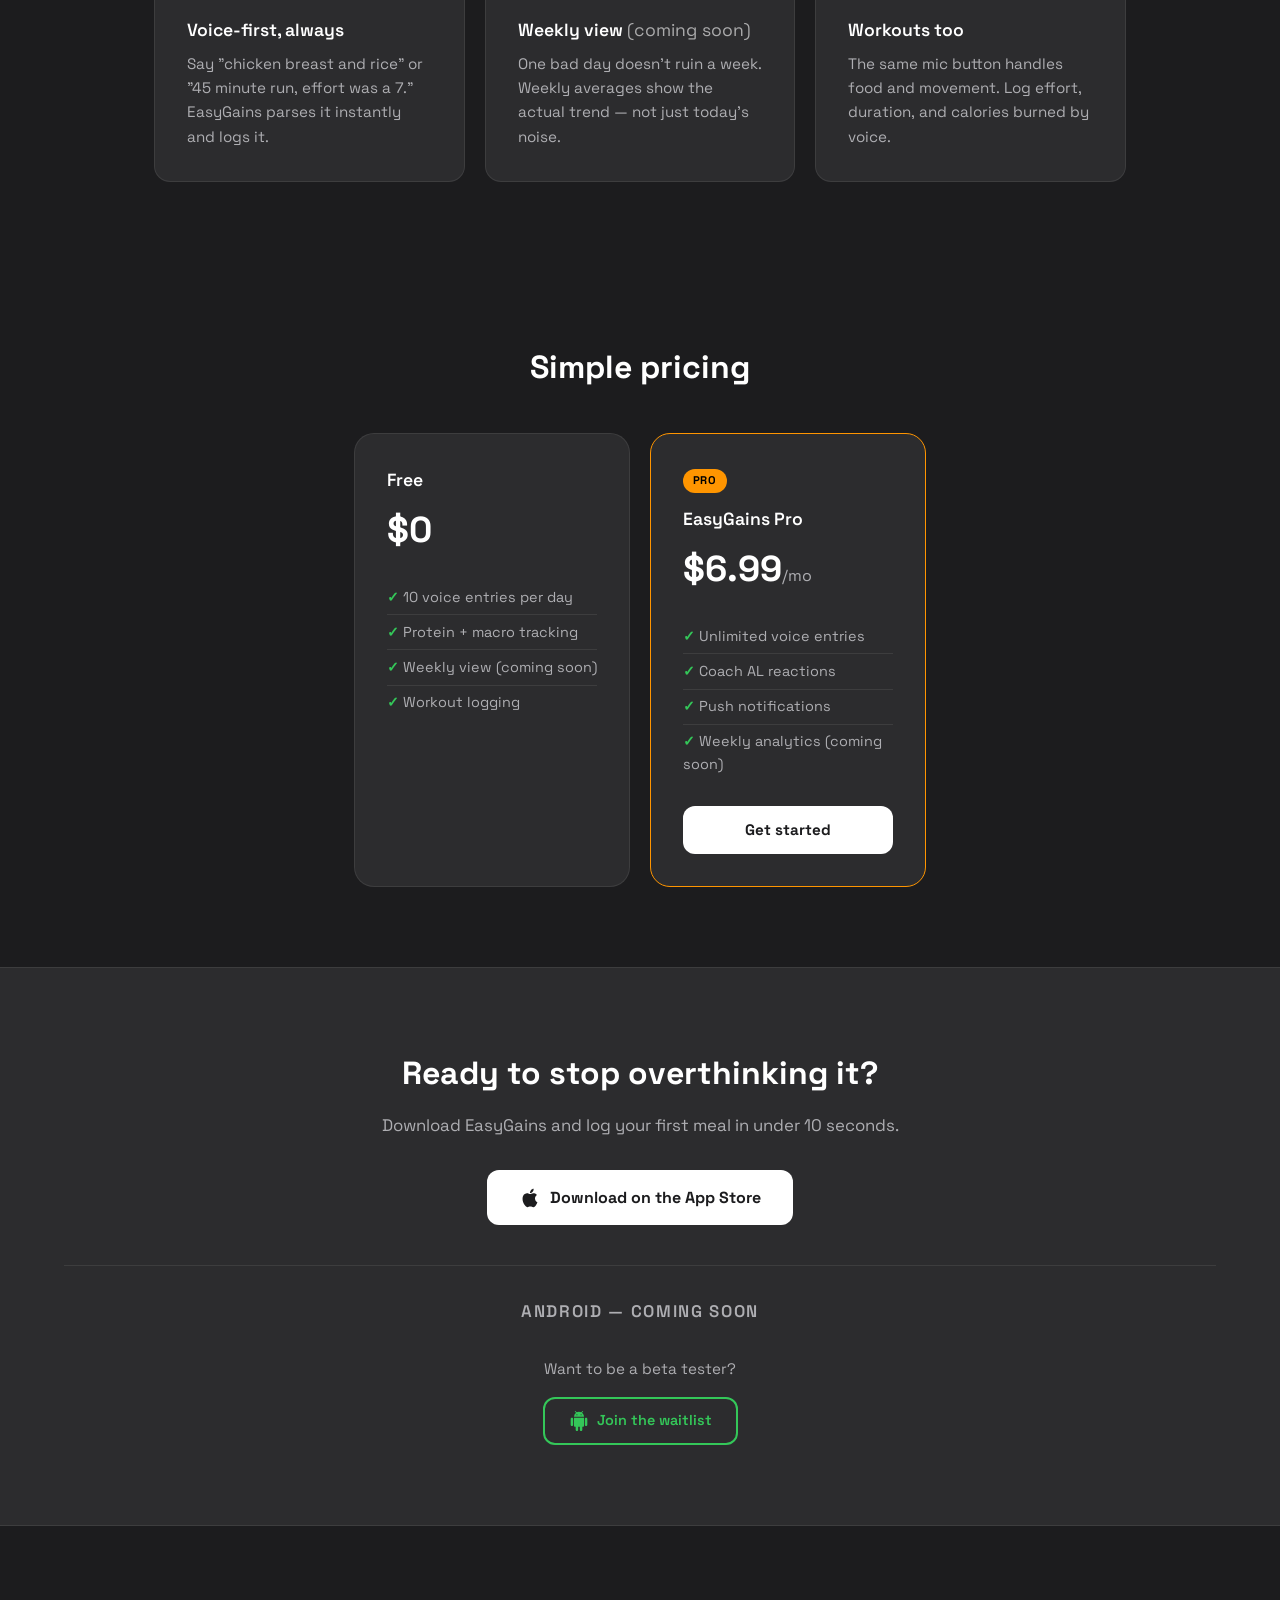
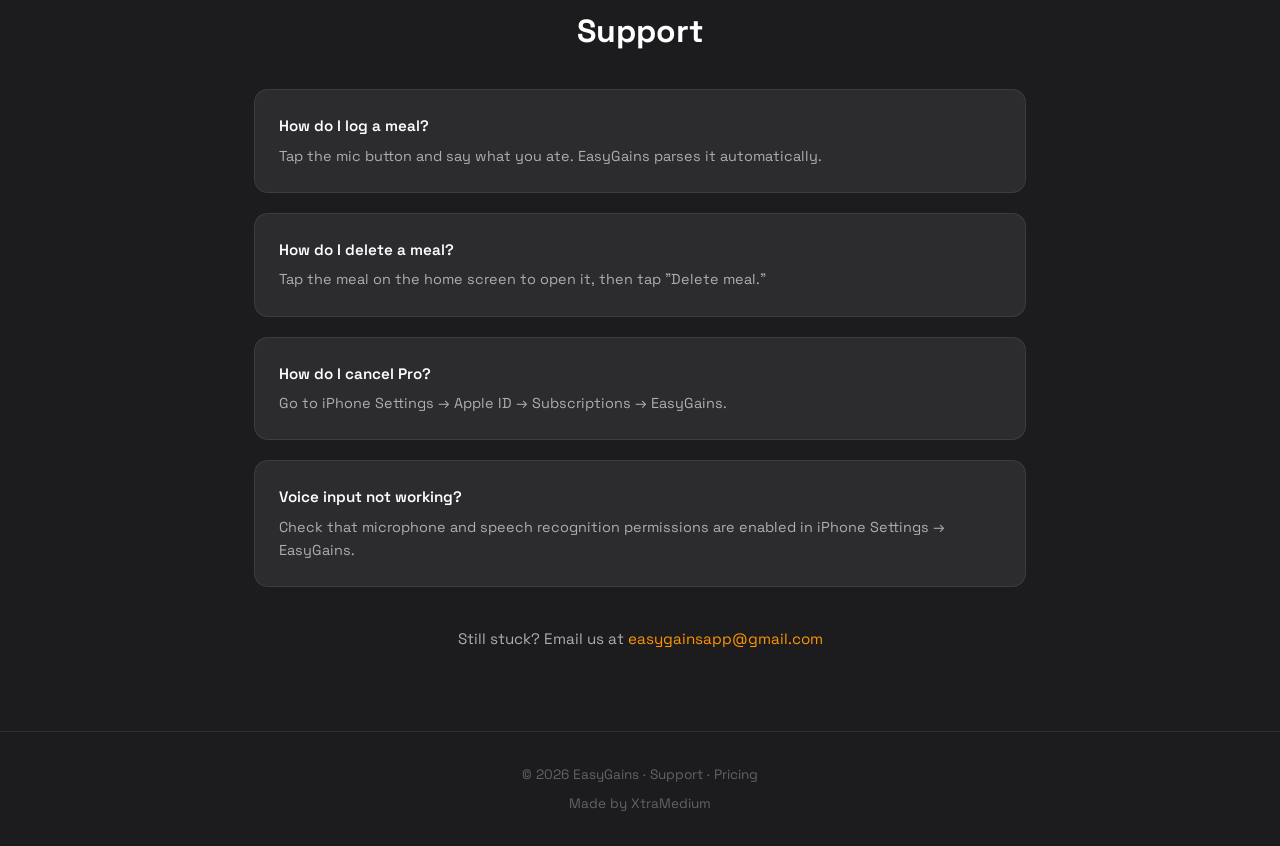
==== commit 380e09d0: "fix: fix Android beta mailto link and add Android CTA to hero Clean up mailto body encoding, add And" ====
--- a/index.html
+++ b/index.html
@@ -32,6 +32,10 @@
         <h1>Eat your protein.<br>Move your body.<br>Don't overthink the rest.</h1>
         <p class="subtitle">Just tap the mic and say what you ate. EasyGains handles the rest — no menus, no databases, no spreadsheets.</p>
         <a href="https://apps.apple.com/app/easygains/id6760476920" class="btn-primary">Download on the App Store</a>
+        <a href="mailto:easygainsapp@gmail.com?subject=EasyGains%20Android%20Beta&body=I'd%20like%20to%20join%20the%20Android%20beta!" class="btn-android hero-android">
+            <svg viewBox="0 0 24 24" fill="currentColor" class="android-icon"><path d="M6 18c0 .55.45 1 1 1h1v3.5c0 .83.67 1.5 1.5 1.5s1.5-.67 1.5-1.5V19h2v3.5c0 .83.67 1.5 1.5 1.5s1.5-.67 1.5-1.5V19h1c.55 0 1-.45 1-1V8H6v10zM3.5 8C2.67 8 2 8.67 2 9.5v7c0 .83.67 1.5 1.5 1.5S5 17.33 5 16.5v-7C5 8.67 4.33 8 3.5 8zm17 0c-.83 0-1.5.67-1.5 1.5v7c0 .83.67 1.5 1.5 1.5s1.5-.67 1.5-1.5v-7c0-.83-.67-1.5-1.5-1.5zm-4.97-5.84l1.3-1.3c.2-.2.2-.51 0-.71-.2-.2-.51-.2-.71 0l-1.48 1.48A5.84 5.84 0 0012 1c-.96 0-1.86.23-2.66.63L7.85.15c-.2-.2-.51-.2-.71 0-.2.2-.2.51 0 .71l1.31 1.31A5.983 5.983 0 006 7h12c0-2.21-1.2-4.15-2.97-5.18-.07-.05-.14-.1-.22-.16-.05-.03-.1-.07-.15-.1l-.13-.1zM10 5H9V4h1v1zm5 0h-1V4h1v1z"/></svg>
+            Android Beta — Join the waitlist
+        </a>
     </section>
 
     <section class="screenshots">
@@ -106,6 +110,14 @@
             <svg viewBox="0 0 24 24" fill="currentColor" class="apple-icon"><path d="M18.71 19.5c-.83 1.24-1.71 2.45-3.05 2.47-1.34.03-1.77-.79-3.29-.79-1.53 0-2 .77-3.27.82-1.31.05-2.3-1.32-3.14-2.53C4.25 17 2.94 12.45 4.7 9.39c.87-1.52 2.43-2.48 4.12-2.51 1.28-.02 2.5.87 3.29.87.78 0 2.26-1.07 3.8-.91.65.03 2.47.26 3.64 1.98-.09.06-2.17 1.28-2.15 3.81.03 3.02 2.65 4.03 2.68 4.04-.03.07-.42 1.44-1.38 2.83M13 3.5c.73-.83 1.94-1.46 2.94-1.5.13 1.17-.34 2.35-1.04 3.19-.69.85-1.83 1.51-2.95 1.42-.15-1.15.41-2.35 1.05-3.11z"/></svg>
             Download on the App Store
         </a>
+        <div class="android-beta">
+            <p class="android-label">Android — coming soon</p>
+            <p class="android-text">Want to be a beta tester?</p>
+            <a href="mailto:easygainsapp@gmail.com?subject=EasyGains%20Android%20Beta&body=I'd%20like%20to%20join%20the%20Android%20beta!" class="btn-android">
+                <svg viewBox="0 0 24 24" fill="currentColor" class="android-icon"><path d="M6 18c0 .55.45 1 1 1h1v3.5c0 .83.67 1.5 1.5 1.5s1.5-.67 1.5-1.5V19h2v3.5c0 .83.67 1.5 1.5 1.5s1.5-.67 1.5-1.5V19h1c.55 0 1-.45 1-1V8H6v10zM3.5 8C2.67 8 2 8.67 2 9.5v7c0 .83.67 1.5 1.5 1.5S5 17.33 5 16.5v-7C5 8.67 4.33 8 3.5 8zm17 0c-.83 0-1.5.67-1.5 1.5v7c0 .83.67 1.5 1.5 1.5s1.5-.67 1.5-1.5v-7c0-.83-.67-1.5-1.5-1.5zm-4.97-5.84l1.3-1.3c.2-.2.2-.51 0-.71-.2-.2-.51-.2-.71 0l-1.48 1.48A5.84 5.84 0 0012 1c-.96 0-1.86.23-2.66.63L7.85.15c-.2-.2-.51-.2-.71 0-.2.2-.2.51 0 .71l1.31 1.31A5.983 5.983 0 006 7h12c0-2.21-1.2-4.15-2.97-5.18-.07-.05-.14-.1-.22-.16-.05-.03-.1-.07-.15-.1l-.13-.1zM10 5H9V4h1v1zm5 0h-1V4h1v1z"/></svg>
+                Join the waitlist
+            </a>
+        </div>
     </section>
 
     <section class="support" id="support">
@@ -128,7 +140,7 @@
                 <p>Check that microphone and speech recognition permissions are enabled in iPhone Settings → EasyGains.</p>
             </div>
         </div>
-        <p class="support-contact">Still stuck? Email us at <a href="mailto:everyone@whimsyxm.com">everyone@whimsyxm.com</a></p>
+        <p class="support-contact">Still stuck? Email us at <a href="mailto:easygainsapp@gmail.com">easygainsapp@gmail.com</a></p>
     </section>
 
     <footer>
--- a/styles.css
+++ b/styles.css
@@ -349,6 +349,58 @@
     height: 22px;
 }
 
+/* Android Beta */
+.android-beta {
+    margin-top: 2.5rem;
+    padding-top: 2rem;
+    border-top: 1px solid var(--border);
+}
+
+.android-label {
+    font-size: 0.85rem;
+    font-weight: 600;
+    letter-spacing: 0.1em;
+    text-transform: uppercase;
+    color: var(--green);
+    margin-bottom: 0.25rem;
+}
+
+.android-beta .android-text {
+    color: var(--text-secondary);
+    font-size: 0.95rem;
+    margin-bottom: 1rem;
+}
+
+.btn-android {
+    display: inline-flex;
+    align-items: center;
+    gap: 0.5rem;
+    background: transparent;
+    color: var(--green);
+    padding: 0.65rem 1.5rem;
+    border-radius: 12px;
+    border: 2px solid var(--green);
+    text-decoration: none;
+    font-weight: 600;
+    font-size: 0.9rem;
+    transition: all 0.2s;
+}
+
+.btn-android:hover {
+    background: var(--green);
+    color: var(--bg);
+    transform: translateY(-2px);
+}
+
+.android-icon {
+    width: 20px;
+    height: 20px;
+}
+
+.hero-android {
+    margin-top: 1rem;
+}
+
 /* Support */
 .support {
     padding: 5rem 5%;
